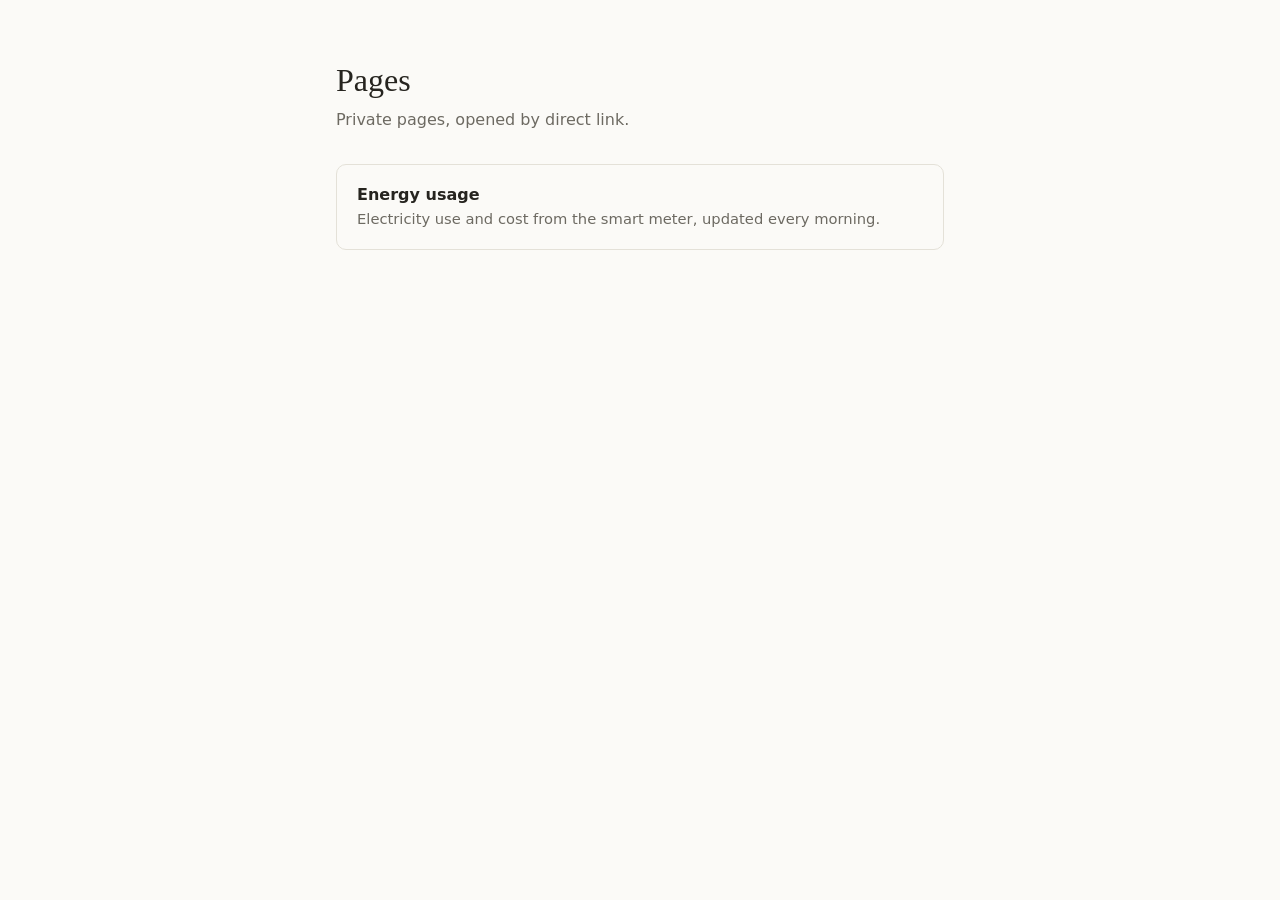
==== index.html @ 0ee4e355 "Add pages hub and energy usage dashboard Co-Authored-By: Claude Opus 5.5 <noreply@anthropic.com> Cla" ====
<!doctype html>
<html lang="en">
<head>
<meta charset="utf-8">
<meta name="viewport" content="width=device-width, initial-scale=1">
<meta name="robots" content="noindex, nofollow">
<title>Pages</title>
<style>
  :root { --bg:#fbfaf7; --fg:#26241f; --muted:#6d6a62; --line:#e4e1d8; --accent:#2f6f5e; }
  @media (prefers-color-scheme: dark) { :root { --bg:#191816; --fg:#ece9e2; --muted:#a19d94; --line:#34322d; --accent:#7cc4ad; } }
  * { box-sizing: border-box; }
  body { margin:0; background:var(--bg); color:var(--fg); font:16px/1.5 -apple-system, "Segoe UI", system-ui, sans-serif; }
  main { max-width:640px; margin:0 auto; padding:56px 16px; }
  h1 { font-family: Georgia, "Times New Roman", serif; font-weight:400; font-size:2rem; margin:0 0 4px; }
  p.lead { color:var(--muted); margin:0 0 32px; }
  a.card { display:block; padding:18px 20px; border:1px solid var(--line); border-radius:10px; text-decoration:none; color:inherit; margin-bottom:12px; }
  a.card:hover { border-color:var(--accent); }
  a.card b { display:block; font-weight:600; }
  a.card span { color:var(--muted); font-size:.92rem; }
</style>
</head>
<body>
<main>
  <h1>Pages</h1>
  <p class="lead">Private pages, opened by direct link.</p>
  <a class="card" href="energy/"><b>Energy usage</b><span>Electricity use and cost from the smart meter, updated every morning.</span></a>
</main>
</body>
</html>
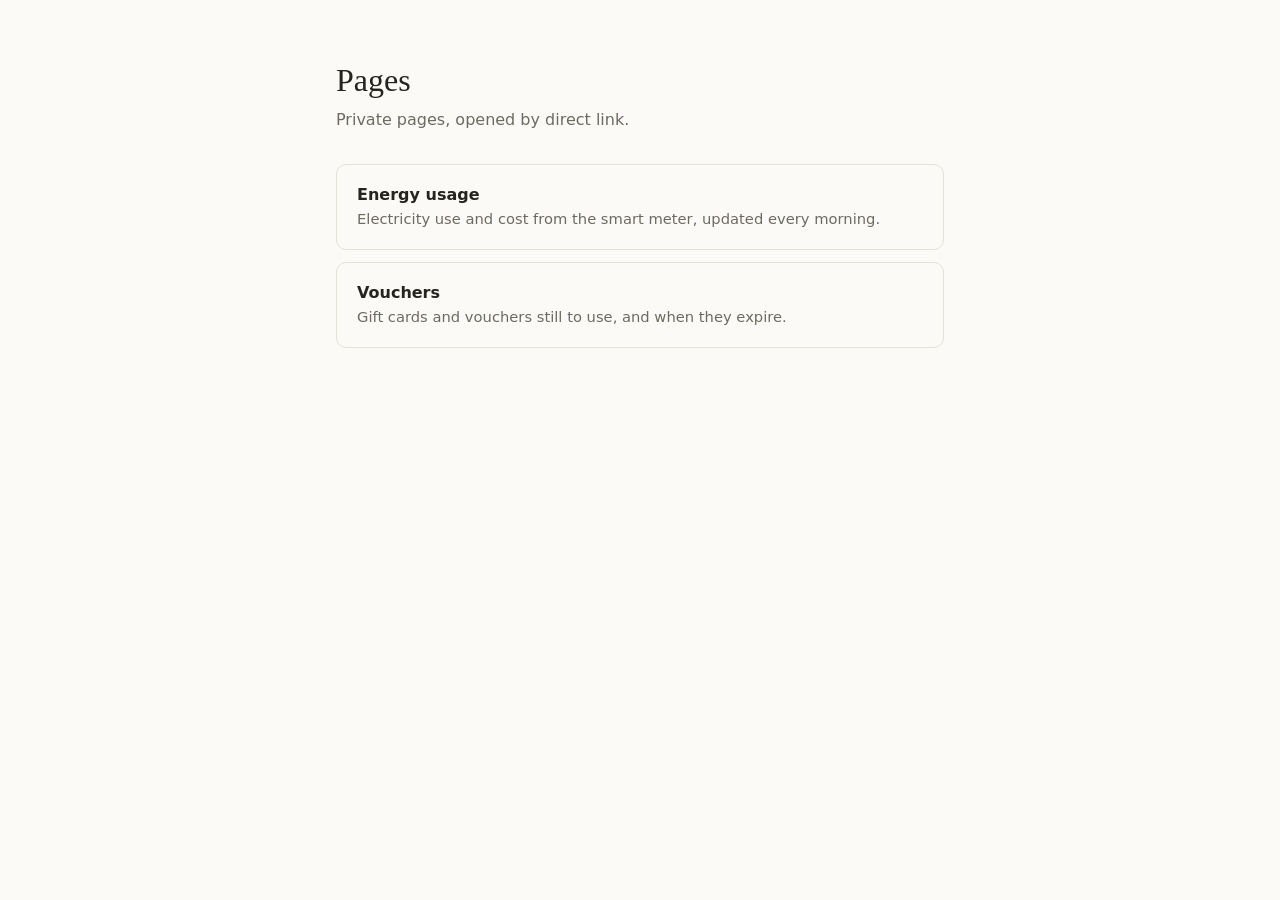
==== commit 3b9c6c36: "Add vouchers log page Co-Authored-By: Claude Opus 5.5 <noreply@anthropic.com> Claude-Session: https:" ====
--- a/index.html
+++ b/index.html
@@ -24,6 +24,7 @@
   <h1>Pages</h1>
   <p class="lead">Private pages, opened by direct link.</p>
   <a class="card" href="energy/"><b>Energy usage</b><span>Electricity use and cost from the smart meter, updated every morning.</span></a>
+  <a class="card" href="vouchers/"><b>Vouchers</b><span>Gift cards and vouchers still to use, and when they expire.</span></a>
 </main>
 </body>
 </html>
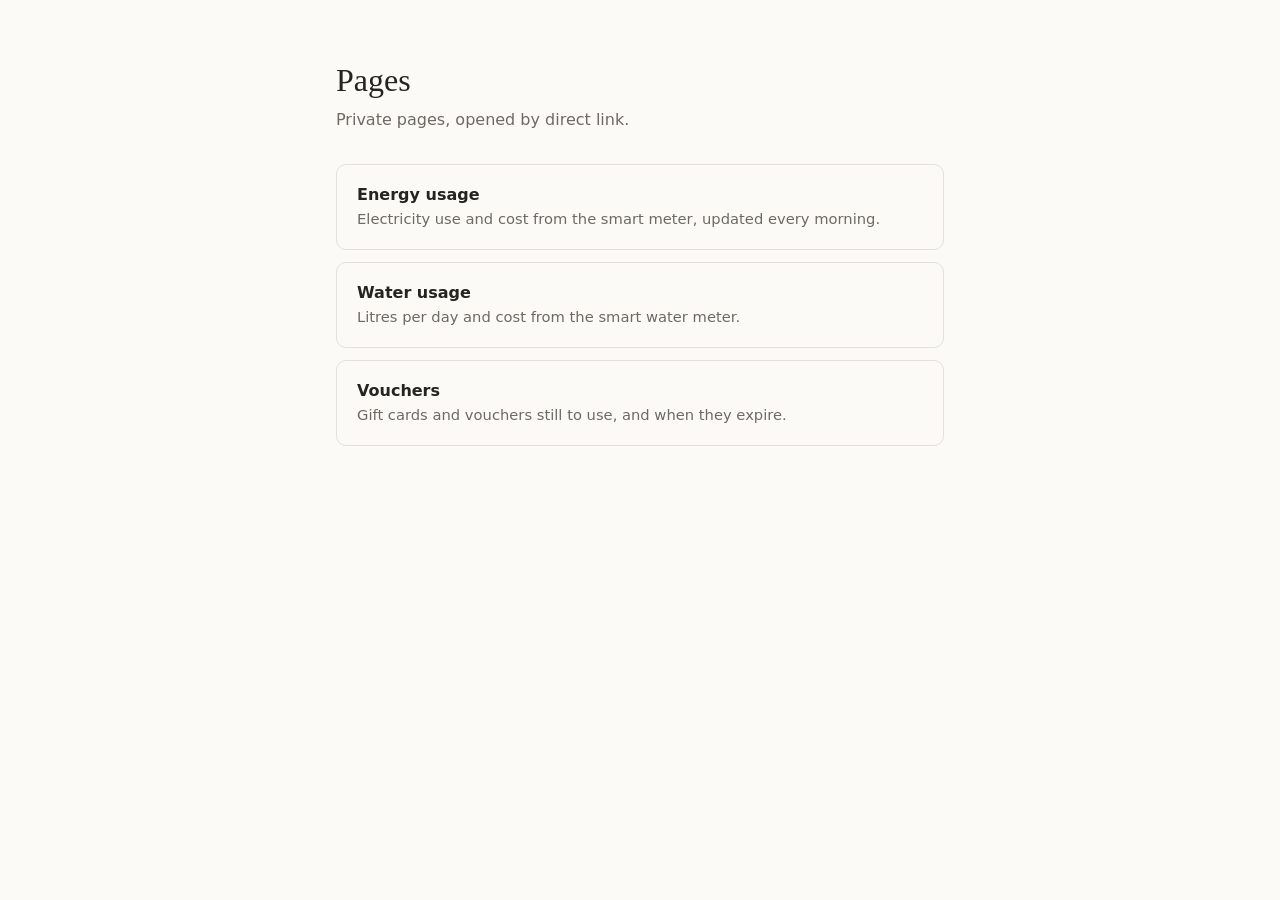
==== commit c45d8bf6: "Add water usage dashboard Co-Authored-By: Claude Opus 5.5 <noreply@anthropic.com> Claude-Session: ht" ====
--- a/index.html
+++ b/index.html
@@ -24,6 +24,7 @@
   <h1>Pages</h1>
   <p class="lead">Private pages, opened by direct link.</p>
   <a class="card" href="energy/"><b>Energy usage</b><span>Electricity use and cost from the smart meter, updated every morning.</span></a>
+  <a class="card" href="water/"><b>Water usage</b><span>Litres per day and cost from the smart water meter.</span></a>
   <a class="card" href="vouchers/"><b>Vouchers</b><span>Gift cards and vouchers still to use, and when they expire.</span></a>
 </main>
 </body>
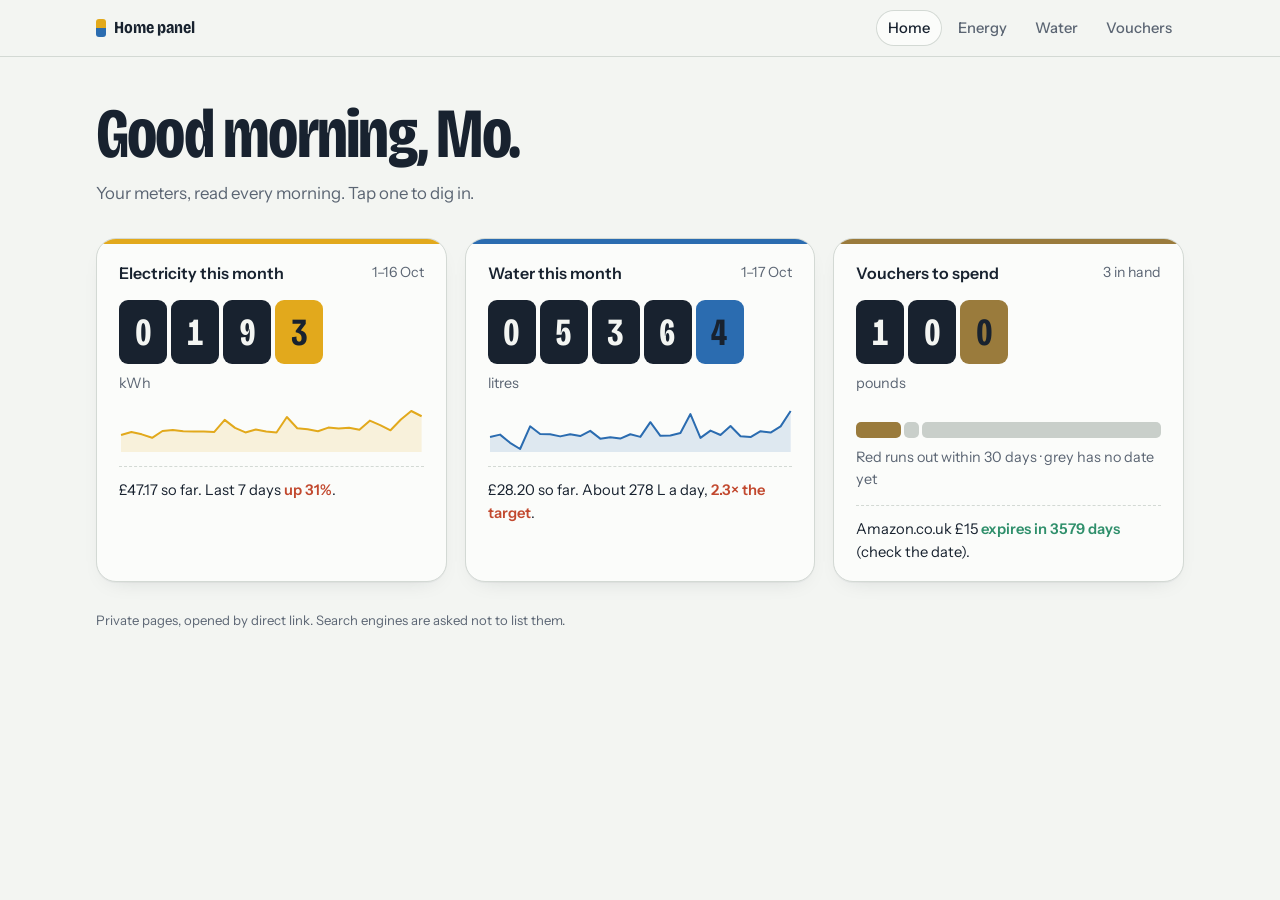
==== commit db46dce9: "Redesign site: shared look, home meters, interactive charts and calculators Co-Authored-By: Claude O" ====
--- a/index.html
+++ b/index.html
@@ -4,28 +4,135 @@
 <meta charset="utf-8">
 <meta name="viewport" content="width=device-width, initial-scale=1">
 <meta name="robots" content="noindex, nofollow">
-<title>Pages</title>
+<title>Home panel</title>
+<link rel="stylesheet" href="assets/site.css">
+<script src="assets/d3.min.js"></script>
+<script src="assets/kit.js"></script>
 <style>
-  :root { --bg:#fbfaf7; --fg:#26241f; --muted:#6d6a62; --line:#e4e1d8; --accent:#2f6f5e; }
-  @media (prefers-color-scheme: dark) { :root { --bg:#191816; --fg:#ece9e2; --muted:#a19d94; --line:#34322d; --accent:#7cc4ad; } }
-  * { box-sizing: border-box; }
-  body { margin:0; background:var(--bg); color:var(--fg); font:16px/1.5 -apple-system, "Segoe UI", system-ui, sans-serif; }
-  main { max-width:640px; margin:0 auto; padding:56px 16px; }
-  h1 { font-family: Georgia, "Times New Roman", serif; font-weight:400; font-size:2rem; margin:0 0 4px; }
-  p.lead { color:var(--muted); margin:0 0 32px; }
-  a.card { display:block; padding:18px 20px; border:1px solid var(--line); border-radius:10px; text-decoration:none; color:inherit; margin-bottom:12px; }
-  a.card:hover { border-color:var(--accent); }
-  a.card b { display:block; font-weight:600; }
-  a.card span { color:var(--muted); font-size:.92rem; }
+  .hello { font: 700 clamp(2.4rem, 7vw, 4.4rem)/.95 var(--display); font-stretch: 78%; letter-spacing: -.025em; margin: 8px 0 12px; max-width: 14ch; }
+  .sub { color: var(--graphite); font-size: 1.05rem; margin: 0 0 32px; max-width: 58ch; }
+  .meters { display: grid; grid-template-columns: repeat(auto-fit, minmax(min(100%, 19rem), 1fr)); gap: 18px; }
+  .meter { --c: var(--ink); position: relative; display: flex; flex-direction: column; gap: 14px; text-decoration: none; background: var(--panel); border: 1px solid var(--rule); border-radius: 20px; padding: 22px 22px 18px; box-shadow: var(--shadow); overflow: hidden; transition: transform .18s ease, border-color .18s; }
+  .meter::before { content: ''; position: absolute; inset: 0 0 auto 0; height: 5px; background: var(--c); }
+  .meter:hover { transform: translateY(-2px); border-color: color-mix(in srgb, var(--c) 45%, var(--rule)); }
+  .meter .name { display: flex; justify-content: space-between; align-items: center; font-weight: 600; }
+  .meter .name span:last-child { color: var(--graphite); font-weight: 400; font-size: .88rem; }
+  .dial { display: flex; gap: 4px; }
+  .dial .d { flex: 1 1 0; max-width: 48px; height: 64px; border-radius: 9px; background: var(--ink); color: var(--paper); font: 650 2.4rem/64px var(--display); font-stretch: 75%; text-align: center; overflow: hidden; position: relative; font-variant-numeric: tabular-nums; }
+  .dial .d.sep { flex: 0 0 auto; width: 14px; background: none; color: var(--ink); }
+  .dial .d.last { background: var(--c); color: var(--ink); }
+  .dial .d span { display: block; }
+  .unit { font-size: .9rem; color: var(--graphite); margin-top: -6px; }
+  .meter .line { font-size: .92rem; border-top: 1px dashed var(--rule); padding-top: 12px; color: var(--ink); }
+  .meter .line .up { font-weight: 600; } .meter .line .down { font-weight: 600; }
+  .spark { height: 44px; }
+  .spark svg { display: block; width: 100%; height: 44px; }
 </style>
 </head>
 <body>
-<main>
-  <h1>Pages</h1>
-  <p class="lead">Private pages, opened by direct link.</p>
-  <a class="card" href="energy/"><b>Energy usage</b><span>Electricity use and cost from the smart meter, updated every morning.</span></a>
-  <a class="card" href="water/"><b>Water usage</b><span>Litres per day and cost from the smart water meter.</span></a>
-  <a class="card" href="vouchers/"><b>Vouchers</b><span>Gift cards and vouchers still to use, and when they expire.</span></a>
+<main class="page">
+  <p class="hello" id="hello">Good evening, Mo.</p>
+  <p class="sub" id="sub">Your meters, read every morning. Tap one to dig in.</p>
+
+  <section class="meters" aria-label="Meters">
+    <a class="meter" href="energy/" style="--c: var(--volt)">
+      <div class="name"><span>Electricity this month</span><span id="eDays"></span></div>
+      <div class="dial" id="eDial" aria-hidden="true"></div>
+      <div class="unit" id="eUnit">kWh</div>
+      <div class="spark" id="eSpark"></div>
+      <div class="line" id="eLine">Loading…</div>
+    </a>
+    <a class="meter" href="water/" style="--c: var(--flow)">
+      <div class="name"><span>Water this month</span><span id="wDays"></span></div>
+      <div class="dial" id="wDial" aria-hidden="true"></div>
+      <div class="unit" id="wUnit">litres</div>
+      <div class="spark" id="wSpark"></div>
+      <div class="line" id="wLine">Loading…</div>
+    </a>
+    <a class="meter" href="vouchers/" style="--c: var(--brass)">
+      <div class="name"><span>Vouchers to spend</span><span id="vCount"></span></div>
+      <div class="dial" id="vDial" aria-hidden="true"></div>
+      <div class="unit">pounds</div>
+      <div id="vSpark"></div>
+      <div class="line" id="vLine">Loading…</div>
+    </a>
+  </section>
+  <p class="foot">Private pages, opened by direct link. Search engines are asked not to list them.</p>
 </main>
+<script>
+kit.nav('Home', './');
+(async () => {
+  const $ = id => document.getElementById(id), { fmt } = kit;
+  const h = new Date().getHours();
+  $('hello').textContent = (h < 12 ? 'Good morning' : h < 18 ? 'Good afternoon' : 'Good evening') + ', Mo.';
+
+  // rolling meter digits
+  function dial(el, value, digits, label) {
+    el.parentElement.setAttribute('aria-label', label);
+    const s = String(Math.round(value)).padStart(digits, '0').slice(-digits);
+    el.innerHTML = '';
+    [...s].forEach((ch, i) => {
+      const d = document.createElement('div'); d.className = 'd' + (i === s.length - 1 ? ' last' : '');
+      const col = document.createElement('span'); col.innerHTML = Array.from({ length: 10 }, (_, k) => k).concat([+ch]).map(k => `<span>${k}</span>`).join('');
+      d.append(col); el.append(d);
+      if (kit.reduce) { col.style.transform = `translateY(-${10 * 64}px)`; return; }
+      col.style.transform = 'translateY(0)';
+      col.animate([{ transform: 'translateY(0)' }, { transform: `translateY(-${10 * 64}px)` }],
+        { duration: 900 + i * 180, easing: 'cubic-bezier(.2,.75,.2,1)', fill: 'forwards' });
+    });
+  }
+  function spark(el, vals, color) {
+    const W = 300, H = 44, x = d3.scaleLinear([0, vals.length - 1], [2, W - 2]), y = d3.scaleLinear([0, d3.max(vals) || 1], [H - 3, 3]);
+    const svg = d3.select(el).append('svg').attr('viewBox', `0 0 ${W} ${H}`).attr('preserveAspectRatio', 'none');
+    svg.append('path').attr('d', d3.area().x((_, i) => x(i)).y0(H).y1(y)(vals)).attr('fill', color).attr('opacity', .14);
+    svg.append('path').attr('d', d3.line().x((_, i) => x(i)).y(y)(vals)).attr('fill', 'none').attr('stroke', color).attr('stroke-width', 2).attr('vector-effect', 'non-scaling-stroke').attr('stroke-linejoin', 'round');
+  }
+  const span = (cls, t) => Object.assign(document.createElement('span'), { className: cls, textContent: t });
+
+  try {
+    const [ed, em, es] = await kit.load(['energy/data/daily.csv', 'energy/data/monthly.csv', 'energy/data/summary.json']);
+    const cur = em[em.length - 1];
+    dial($('eDial'), cur.kwh, 4, fmt.int(cur.kwh) + ' kilowatt hours this month');
+    $('eDays').textContent = cur.period.replace(' so far', '');
+    spark($('eSpark'), ed.slice(-31).map(r => r.kwh), kit.css('--volt'));
+    const wkc = (es.last_week_gbp - es.week_before_gbp) / es.week_before_gbp;
+    $('eLine').replaceChildren(fmt.gbp(cur.total_gbp) + ' so far. Last 7 days ', span(wkc > 0 ? 'up' : 'down', (wkc > 0 ? 'up ' : 'down ') + fmt.pct(Math.abs(wkc))), '.');
+  } catch (e) { $('eLine').textContent = 'Energy readings could not be loaded.'; }
+
+  try {
+    const [wd, wm, ws] = await kit.load(['water/daily.csv', 'water/monthly.csv', 'water/summary.json']);
+    const cur = wm[wm.length - 1];
+    dial($('wDial'), cur.litres, 5, fmt.int(cur.litres) + ' litres this month');
+    $('wDays').textContent = cur.period.replace(' so far', '');
+    spark($('wSpark'), wd.slice(-31).map(r => r.litres), kit.css('--flow'));
+    const home = wd.filter(r => r.litres > 5).slice(-30), avg = d3.mean(home, r => r.litres), ref = ws.benchmark_lpd * ws.people;
+    $('wLine').replaceChildren(fmt.gbp(cur.cost_gbp) + ' so far. About ' + fmt.int(avg) + ' L a day, ', span(avg > ref ? 'up' : 'down', d3.format('.1f')(avg / ref) + '× the target'), '.');
+  } catch (e) { $('wLine').textContent = 'Water readings could not be loaded.'; }
+
+  try {
+    const [vj] = await kit.load(['vouchers/vouchers.json']);
+    const today = new Date(); today.setHours(0, 0, 0, 0);
+    const live = vj.vouchers.filter(v => v.status !== 'used' && v.status !== 'pending' && !(v.expires && new Date(v.expires) < today));
+    const total = d3.sum(live, v => v.value_gbp);
+    dial($('vDial'), total, 3, fmt.gbp0(total) + ' in vouchers to spend');
+    $('vCount').textContent = live.length + ' in hand';
+    const dated = live.filter(v => v.expires).sort((a, b) => a.expires.localeCompare(b.expires));
+    // one strip, a segment per voucher sized by value, coloured by how soon it runs out
+    const strip = document.createElement('div'); strip.style.cssText = 'display:flex;gap:3px;height:16px;margin-top:14px';
+    [...dated, ...live.filter(v => !v.expires)].forEach(v => {
+      const d = v.expires ? Math.round((new Date(v.expires) - today) / 864e5) : null;
+      const seg = document.createElement('i'); seg.title = v.brand + ' ' + fmt.gbp0(v.value_gbp);
+      seg.style.cssText = `flex:${v.value_gbp} 1 0;border-radius:5px;background:${d !== null && d <= 30 ? kit.css('--bad') : d === null ? kit.css('--away') : kit.css('--brass')}`;
+      strip.append(seg);
+    });
+    $('vSpark').append(strip);
+    const cap = document.createElement('div'); cap.className = 'unit'; cap.style.marginTop = '8px'; cap.textContent = 'Red runs out within 30 days · grey has no date yet'; $('vSpark').append(cap);
+    if (dated.length) {
+      const n = dated[0], days = Math.round((new Date(n.expires) - today) / 864e5);
+      $('vLine').replaceChildren(n.brand + ' ' + fmt.gbp0(n.value_gbp) + ' ', span(days <= 30 ? 'up' : 'down', days <= 0 ? 'expires today' : 'expires in ' + days + ' days'), n.expiry_confirmed ? '.' : ' (check the date).');
+    } else $('vLine').textContent = 'Nothing expiring soon.';
+  } catch (e) { $('vLine').textContent = 'Vouchers could not be loaded.'; }
+})();
+</script>
 </body>
 </html>
--- a/assets/site.css
+++ b/assets/site.css
@@ -0,0 +1,111 @@
+@import url('https://fonts.googleapis.com/css2?family=Bricolage+Grotesque:opsz,wdth,wght@12..96,75..100,400..800&family=Instrument+Sans:wght@400;500;600&display=swap');
+
+:root {
+  --paper: #f3f5f2;
+  --panel: #fbfcfa;
+  --ink: #18222f;
+  --graphite: #5b6573;
+  --rule: #d3d9d4;
+  --grid: #e3e8e4;
+  --volt: #e2a91c;
+  --volt-soft: #f6e3ae;
+  --flow: #2b6cb0;
+  --flow-soft: #cfe0f2;
+  --night: #5867a8;
+  --brass: #9a7b3c;
+  --good: #2f8f6b;
+  --bad: #c2492f;
+  --away: #c9cfca;
+  --shadow: 0 1px 0 rgba(24, 34, 47, .04), 0 8px 24px -16px rgba(24, 34, 47, .25);
+  --display: 'Bricolage Grotesque', 'Segoe UI', system-ui, sans-serif;
+  --body: 'Instrument Sans', 'Segoe UI', system-ui, sans-serif;
+}
+@media (prefers-color-scheme: dark) {
+  :root {
+    --paper: #121820; --panel: #18202a; --ink: #e8ece8; --graphite: #9aa4b1; --rule: #2a3440; --grid: #222c37;
+    --volt: #f0c04a; --volt-soft: #4a3d1a; --flow: #6fa8e0; --flow-soft: #1d3550; --night: #8f9bd6;
+    --brass: #c9a560; --good: #5cc29a; --bad: #ec7c62; --away: #36404b;
+    --shadow: 0 1px 0 rgba(0, 0, 0, .3), 0 10px 28px -18px rgba(0, 0, 0, .8);
+  }
+}
+
+* { box-sizing: border-box; }
+html { -webkit-text-size-adjust: 100%; }
+body { margin: 0; background: var(--paper); color: var(--ink); font: 400 16px/1.55 var(--body); }
+a { color: inherit; }
+:focus-visible { outline: 2px solid var(--flow); outline-offset: 3px; border-radius: 4px; }
+
+/* top bar */
+.bar { position: sticky; top: 0; z-index: 10; background: color-mix(in srgb, var(--paper) 88%, transparent); backdrop-filter: blur(8px); border-bottom: 1px solid var(--rule); }
+.bar nav { max-width: 1120px; margin: 0 auto; padding: 0 16px; display: flex; align-items: center; gap: 4px; height: 56px; overflow-x: auto; scrollbar-width: none; }
+.bar nav::-webkit-scrollbar { display: none; }
+.bar .mark { font: 700 1.05rem/1 var(--display); font-stretch: 85%; text-decoration: none; margin-right: auto; padding-right: 16px; white-space: nowrap; display: flex; align-items: center; gap: 8px; }
+.bar .mark i { width: 10px; height: 18px; border-radius: 3px; background: linear-gradient(var(--volt) 0 50%, var(--flow) 50% 100%); display: inline-block; }
+.bar a.tab { text-decoration: none; color: var(--graphite); font-weight: 500; font-size: .92rem; padding: 7px 12px; border-radius: 999px; white-space: nowrap; }
+.bar a.tab:hover { color: var(--ink); background: var(--grid); }
+.bar a.tab[aria-current="page"] { color: var(--ink); background: var(--panel); box-shadow: inset 0 0 0 1px var(--rule); }
+
+@media (max-width: 480px) { .bar .mark span { display: none; } .bar a.tab { padding: 7px 10px; } }
+
+main.page { max-width: 1120px; margin: 0 auto; padding: 36px 16px 72px; }
+
+/* headings */
+.head { display: grid; gap: 10px; margin-bottom: 28px; }
+.head h1 { font: 700 clamp(2.2rem, 6vw, 3.6rem)/1 var(--display); font-stretch: 80%; letter-spacing: -.02em; margin: 0; }
+.head p { margin: 0; color: var(--graphite); max-width: 62ch; font-size: 1.04rem; }
+.head p b { color: var(--ink); font-weight: 600; }
+h2 { font: 650 1.2rem/1.2 var(--display); font-stretch: 90%; margin: 0; }
+
+/* stat strip */
+.stats { display: grid; grid-template-columns: repeat(auto-fit, minmax(min(100%, 13rem), 1fr)); border: 1px solid var(--rule); border-radius: 16px; background: var(--panel); box-shadow: var(--shadow); overflow: hidden; margin-bottom: 20px; }
+.stat { padding: 18px 20px; border-right: 1px solid var(--rule); border-bottom: 1px solid var(--rule); margin: 0 -1px -1px 0; }
+.stat .k { font-size: .85rem; color: var(--graphite); }
+.stat .v { font: 650 2.1rem/1.1 var(--display); font-stretch: 85%; font-variant-numeric: tabular-nums; margin: 4px 0 2px; }
+.stat .s { font-size: .84rem; color: var(--graphite); }
+.up { color: var(--bad); } .down { color: var(--good); }
+
+/* panels */
+.panel { background: var(--panel); border: 1px solid var(--rule); border-radius: 16px; padding: 20px; box-shadow: var(--shadow); min-width: 0; }
+.panel-head { display: flex; flex-wrap: wrap; align-items: center; justify-content: space-between; gap: 10px 16px; margin-bottom: 6px; }
+.panel .note { color: var(--graphite); font-size: .88rem; margin: 0 0 14px; }
+.cols { display: grid; grid-template-columns: repeat(auto-fit, minmax(min(100%, 26rem), 1fr)); gap: 20px; margin-top: 20px; }
+
+/* segmented control */
+.seg { display: inline-flex; background: var(--grid); border-radius: 999px; padding: 3px; gap: 2px; }
+.seg button { font: 500 .85rem/1 var(--body); color: var(--graphite); background: none; border: 0; padding: 7px 12px; border-radius: 999px; cursor: pointer; }
+.seg button[aria-pressed="true"] { background: var(--panel); color: var(--ink); box-shadow: 0 1px 2px rgba(0,0,0,.12); }
+
+/* charts */
+.chart { position: relative; min-height: 260px; touch-action: pan-y; }
+.chart svg { display: block; overflow: visible; }
+.chart text { font: 11px var(--body); fill: var(--graphite); }
+.tip { position: absolute; z-index: 3; pointer-events: none; background: var(--panel); border: 1px solid var(--rule); border-radius: 10px; box-shadow: var(--shadow); padding: 8px 10px; font-size: .82rem; white-space: nowrap; opacity: 0; transition: opacity .12s; }
+.tip.on { opacity: 1; }
+.tip .t { color: var(--graphite); margin-bottom: 2px; }
+.tip .r { display: flex; gap: 8px; align-items: center; }
+.tip .r b { font-weight: 600; margin-left: auto; padding-left: 12px; font-variant-numeric: tabular-nums; }
+.key { display: flex; flex-wrap: wrap; gap: 6px 16px; font-size: .84rem; color: var(--graphite); margin-top: 10px; }
+.sw { width: 10px; height: 10px; border-radius: 3px; display: inline-block; margin-right: 6px; vertical-align: -1px; }
+.dash { width: 16px; height: 0; border-top: 2px dashed var(--bad); display: inline-block; margin-right: 6px; vertical-align: 3px; }
+
+/* slider calculators */
+.calc { display: grid; gap: 14px; }
+.calc label { display: flex; justify-content: space-between; gap: 12px; font-weight: 500; }
+.calc output { font: 650 1rem/1 var(--display); font-variant-numeric: tabular-nums; }
+input[type=range] { width: 100%; accent-color: var(--accent, var(--flow)); height: 28px; }
+.result { display: grid; grid-template-columns: repeat(auto-fit, minmax(9rem, 1fr)); gap: 12px; }
+.result div { background: var(--grid); border-radius: 12px; padding: 12px 14px; }
+.result .v { font: 650 1.6rem/1.1 var(--display); font-stretch: 85%; font-variant-numeric: tabular-nums; }
+.result .k { font-size: .82rem; color: var(--graphite); }
+
+/* tables */
+table { width: 100%; border-collapse: collapse; font-variant-numeric: tabular-nums; }
+th, td { text-align: left; padding: 9px 8px; border-bottom: 1px solid var(--rule); }
+th { font-size: .82rem; color: var(--graphite); font-weight: 500; }
+td.n, th.n { text-align: right; }
+tbody tr:last-child td { border-bottom: 0; }
+
+.foot { color: var(--graphite); font-size: .82rem; margin-top: 28px; }
+.err { color: var(--bad); }
+
+@media (prefers-reduced-motion: reduce) { * { transition: none !important; animation: none !important; } }
